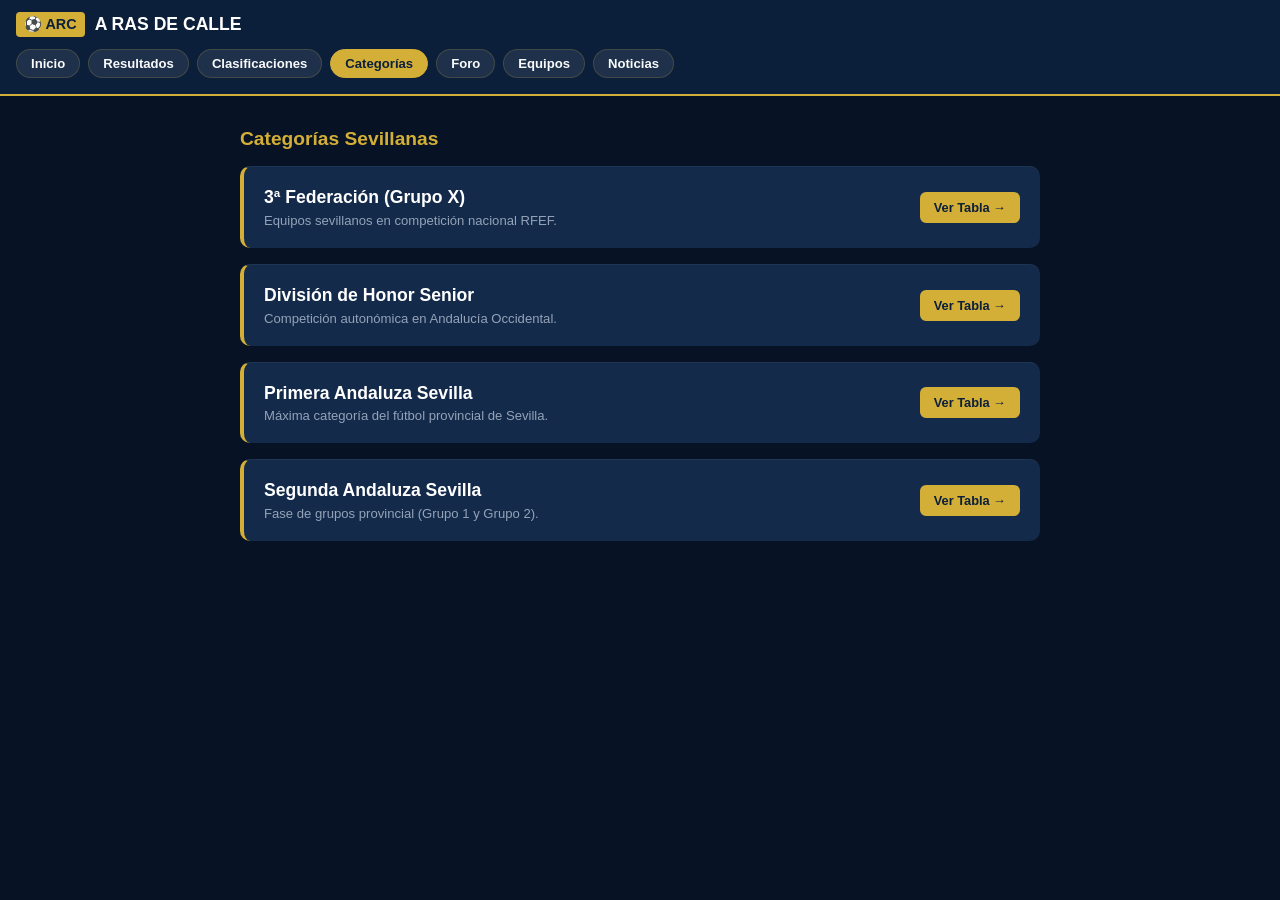
==== competiciones.html @ a8037687 "Update competiciones.html" ====
<!DOCTYPE html>
<html lang="es">
<head>
    <meta charset="UTF-8">
    <meta name="viewport" content="width=device-width, initial-scale=1.0">
    <title>A Ras de Calle - Categorías</title>
    <link rel="stylesheet" href="styles.css">
    <style>
        :root {
            --bg-dark: #0b1f3b;
            --bg-card: #132a4a;
            --gold: #d4af37;
            --text-light: #f8fafc;
            --text-muted: #94a3b8;
        }

        body {
            margin: 0;
            font-family: -apple-system, BlinkMacSystemFont, "Segoe UI", Roboto, Helvetica, Arial, sans-serif;
            background-color: #071324;
            color: var(--text-light);
        }

        .mobile-header {
            background: var(--bg-dark);
            border-bottom: 2px solid var(--gold);
            position: sticky;
            top: 0;
            z-index: 1000;
            padding: 0.75rem 1rem;
        }

        .brand-container {
            display: flex;
            align-items: center;
            justify-content: space-between;
        }

        .brand-logo {
            display: flex;
            align-items: center;
            gap: 10px;
        }

        .logo-badge {
            background: var(--gold);
            color: var(--bg-dark);
            font-weight: 900;
            padding: 4px 8px;
            border-radius: 4px;
            font-size: 0.9rem;
        }

        .logo-text {
            font-size: 1.1rem;
            font-weight: 800;
            color: #ffffff;
        }

        .nav-scroll {
            display: flex;
            gap: 0.5rem;
            overflow-x: auto;
            padding-top: 0.75rem;
            padding-bottom: 0.25rem;
            white-space: nowrap;
        }

        .nav-scroll::-webkit-scrollbar { display: none; }

        .nav-pill {
            background: rgba(255, 255, 255, 0.08);
            color: var(--text-light);
            padding: 6px 14px;
            border-radius: 20px;
            text-decoration: none;
            font-size: 0.82rem;
            font-weight: 600;
            border: 1px solid rgba(212, 175, 55, 0.2);
        }

        .nav-pill.active {
            background: var(--gold);
            color: var(--bg-dark);
            border-color: var(--gold);
        }

        .container {
            padding: 1rem;
            max-width: 800px;
            margin: 0 auto;
        }

        .cat-card {
            background: var(--bg-card);
            border-radius: 10px;
            padding: 1.25rem;
            margin-bottom: 1rem;
            border-left: 4px solid var(--gold);
            border-top: 1px solid rgba(255,255,255,0.05);
            display: flex;
            justify-content: space-between;
            align-items: center;
        }

        .cat-info h3 {
            margin: 0 0 0.3rem 0;
            color: #ffffff;
            font-size: 1.1rem;
        }

        .cat-info p {
            margin: 0;
            color: var(--text-muted);
            font-size: 0.82rem;
        }

        .btn-link {
            background: var(--gold);
            color: var(--bg-dark);
            padding: 8px 14px;
            border-radius: 6px;
            text-decoration: none;
            font-weight: 800;
            font-size: 0.8rem;
            white-space: nowrap;
        }
    </style>
</head>
<body>

    <header class="mobile-header">
        <div class="brand-container">
            <div class="brand-logo">
                <span class="logo-badge">⚽ ARC</span>
                <span class="logo-text">A RAS DE CALLE</span>
            </div>
        </div>
        <nav class="nav-scroll">
            <a href="index.html" class="nav-pill">Inicio</a>
            <a href="partido.html" class="nav-pill">Resultados</a>
            <a href="estadisticas.html" class="nav-pill">Clasificaciones</a>
            <a href="competiciones.html" class="nav-pill active">Categorías</a>
            <a href="foro.html" class="nav-pill">Foro</a>
            <a href="equipos.html" class="nav-pill">Equipos</a>
            <a href="noticias.html" class="nav-pill">Noticias</a>
        </nav>
    </header>

    <main class="container">
        <h2 style="color: var(--gold); font-size: 1.2rem; margin-bottom: 1rem;">Categorías Sevillanas</h2>

        <div class="cat-card">
            <div class="cat-info">
                <h3>3ª Federación (Grupo X)</h3>
                <p>Equipos sevillanos en competición nacional RFEF.</p>
            </div>
            <a href="estadisticas.html" class="btn-link">Ver Tabla →</a>
        </div>

        <div class="cat-card">
            <div class="cat-info">
                <h3>División de Honor Senior</h3>
                <p>Competición autonómica en Andalucía Occidental.</p>
            </div>
            <a href="estadisticas.html" class="btn-link">Ver Tabla →</a>
        </div>

        <div class="cat-card">
            <div class="cat-info">
                <h3>Primera Andaluza Sevilla</h3>
                <p>Máxima categoría del fútbol provincial de Sevilla.</p>
            </div>
            <a href="estadisticas.html" class="btn-link">Ver Tabla →</a>
        </div>

        <div class="cat-card">
            <div class="cat-info">
                <h3>Segunda Andaluza Sevilla</h3>
                <p>Fase de grupos provincial (Grupo 1 y Grupo 2).</p>
            </div>
            <a href="estadisticas.html" class="btn-link">Ver Tabla →</a>
        </div>
    </main>

</body>
</html>
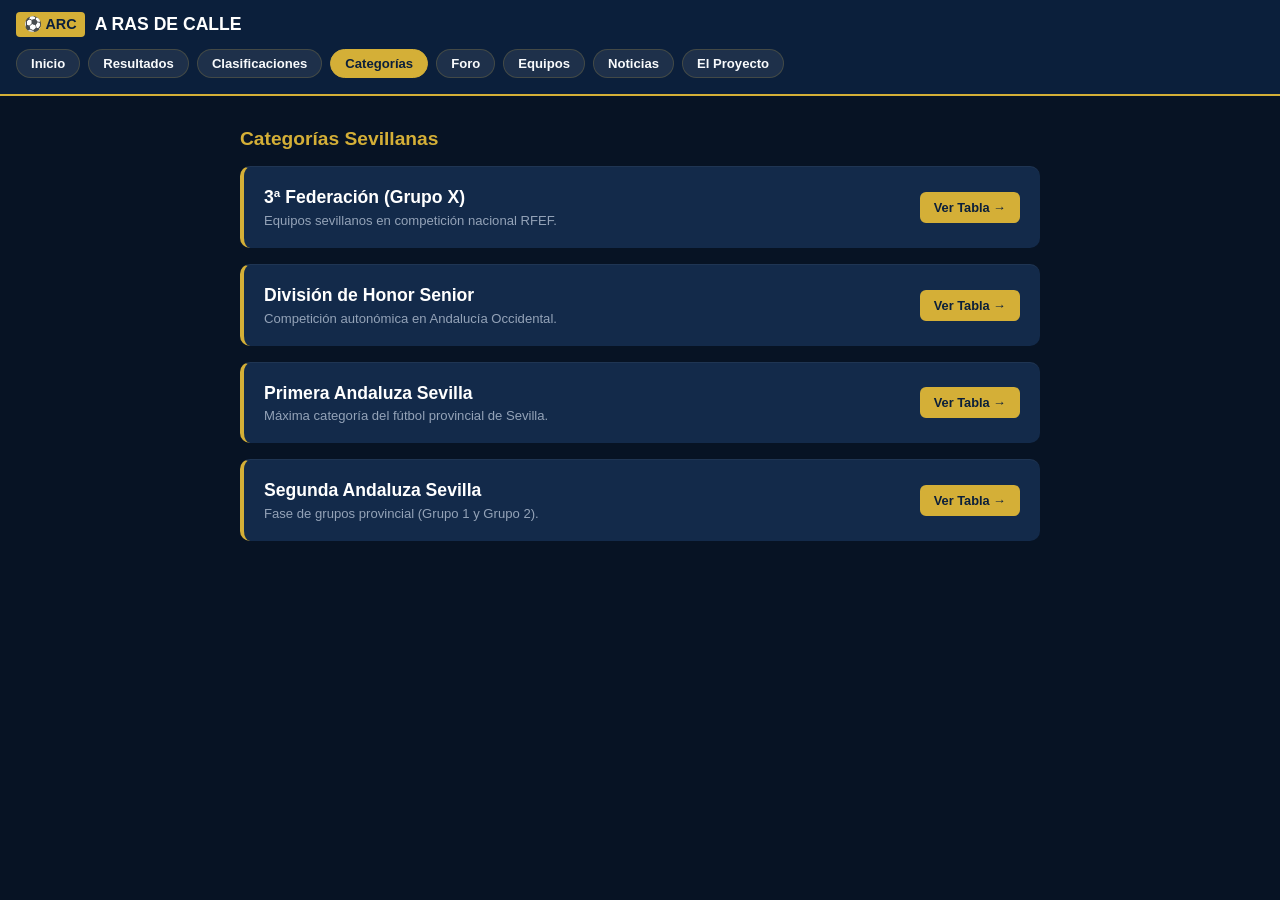
==== commit ca9c9b87: "Update competiciones.html" ====
--- a/competiciones.html
+++ b/competiciones.html
@@ -64,6 +64,7 @@
             padding-top: 0.75rem;
             padding-bottom: 0.25rem;
             white-space: nowrap;
+            -webkit-overflow-scrolling: touch;
         }
 
         .nav-scroll::-webkit-scrollbar { display: none; }
@@ -144,6 +145,7 @@
             <a href="foro.html" class="nav-pill">Foro</a>
             <a href="equipos.html" class="nav-pill">Equipos</a>
             <a href="noticias.html" class="nav-pill">Noticias</a>
+            <a href="proyecto.html" class="nav-pill">El Proyecto</a>
         </nav>
     </header>
 
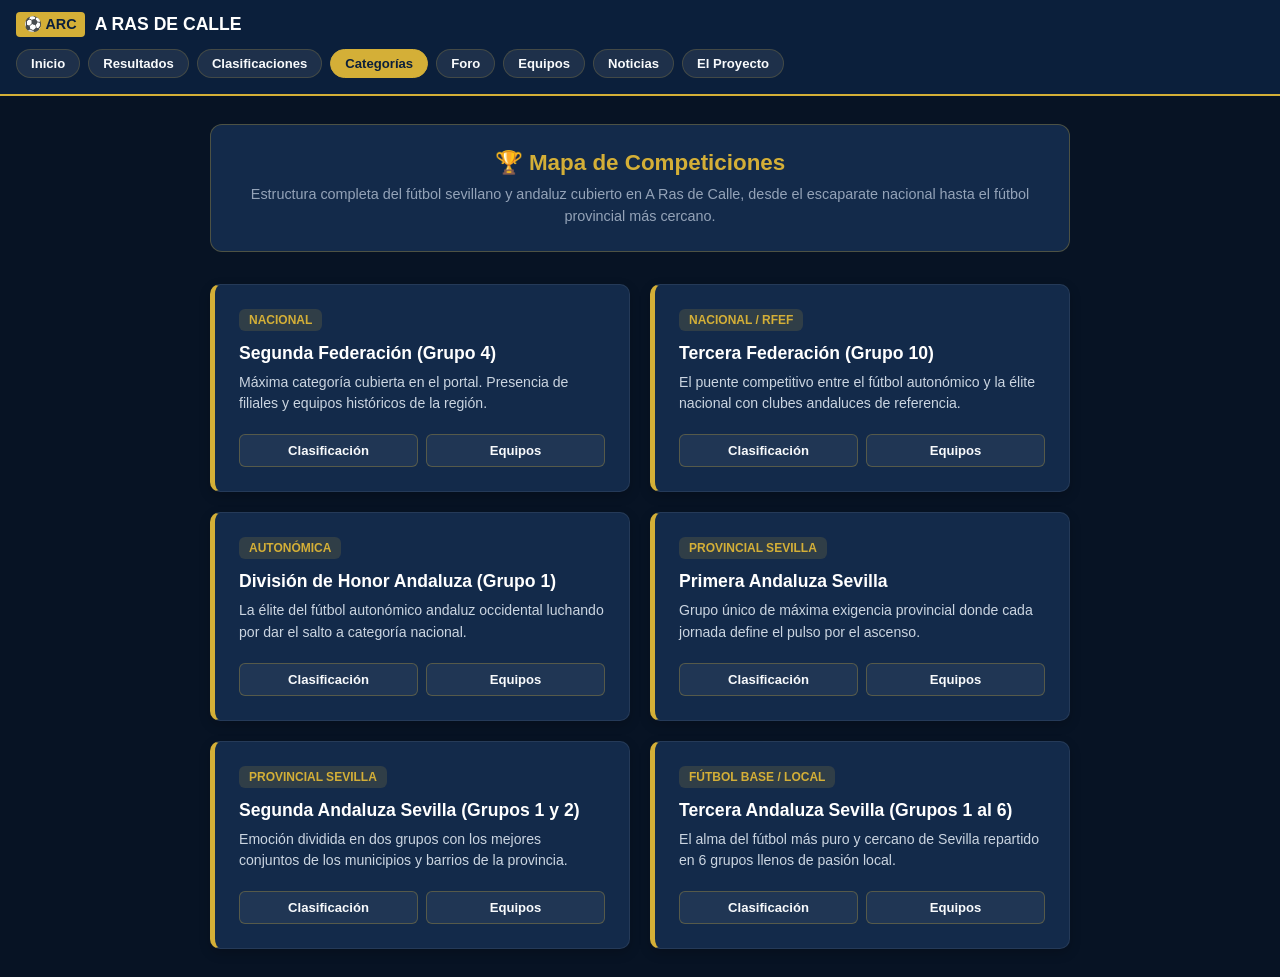
==== commit 56c7065b: "Update competiciones.html" ====
--- a/competiciones.html
+++ b/competiciones.html
@@ -87,44 +87,119 @@
         }
 
         .container {
-            padding: 1rem;
-            max-width: 800px;
+            padding: 1.75rem 1.25rem;
+            max-width: 900px;
             margin: 0 auto;
+        }
+
+        .page-title-box {
+            background: var(--bg-card);
+            padding: 1.5rem;
+            border-radius: 12px;
+            border: 1px solid rgba(212, 175, 55, 0.3);
+            margin-bottom: 2rem;
+            text-align: center;
+        }
+
+        .page-title-box h1 {
+            color: var(--gold);
+            font-size: 1.4rem;
+            font-weight: 900;
+            margin: 0 0 0.5rem 0;
+        }
+
+        .page-title-box p {
+            color: var(--text-muted);
+            font-size: 0.9rem;
+            margin: 0;
+            line-height: 1.5;
+        }
+
+        .categories-grid {
+            display: grid;
+            grid-template-columns: 1fr;
+            gap: 1.25rem;
+        }
+
+        @media (min-width: 650px) {
+            .categories-grid {
+                grid-template-columns: repeat(2, 1fr);
+            }
         }
 
         .cat-card {
             background: var(--bg-card);
             border-radius: 10px;
-            padding: 1.25rem;
-            margin-bottom: 1rem;
-            border-left: 4px solid var(--gold);
-            border-top: 1px solid rgba(255,255,255,0.05);
-            display: flex;
+            padding: 1.5rem;
+            border-left: 5px solid var(--gold);
+            border-top: 1px solid rgba(255, 255, 255, 0.08);
+            border-right: 1px solid rgba(255, 255, 255, 0.08);
+            border-bottom: 1px solid rgba(255, 255, 255, 0.08);
+            box-shadow: 0 4px 12px rgba(0,0,0,0.2);
+            display: flex;
+            flex-direction: column;
             justify-content: space-between;
+            transition: transform 0.2s ease;
+        }
+
+        .cat-card:hover {
+            transform: translateY(-3px);
+        }
+
+        .cat-header {
+            display: flex;
             align-items: center;
-        }
-
-        .cat-info h3 {
-            margin: 0 0 0.3rem 0;
+            justify-content: space-between;
+            margin-bottom: 0.75rem;
+        }
+
+        .cat-badge {
+            background: rgba(212, 175, 55, 0.15);
+            color: var(--gold);
+            padding: 4px 10px;
+            border-radius: 6px;
+            font-size: 0.75rem;
+            font-weight: 800;
+            text-transform: uppercase;
+        }
+
+        .cat-name {
+            font-size: 1.1rem;
+            font-weight: 800;
             color: #ffffff;
-            font-size: 1.1rem;
-        }
-
-        .cat-info p {
-            margin: 0;
-            color: var(--text-muted);
+            margin: 0 0 0.5rem 0;
+        }
+
+        .cat-desc {
+            font-size: 0.88rem;
+            color: #cbd5e1;
+            line-height: 1.5;
+            margin: 0 0 1.25rem 0;
+        }
+
+        .cat-footer {
+            display: flex;
+            gap: 0.5rem;
+        }
+
+        .btn-action {
+            flex: 1;
+            background: rgba(255, 255, 255, 0.06);
+            color: var(--text-light);
+            border: 1px solid rgba(212, 175, 55, 0.3);
+            padding: 8px 12px;
+            border-radius: 6px;
             font-size: 0.82rem;
-        }
-
-        .btn-link {
+            font-weight: 700;
+            text-align: center;
+            text-decoration: none;
+            transition: background 0.15s ease;
+        }
+
+        .btn-action:hover {
             background: var(--gold);
             color: var(--bg-dark);
-            padding: 8px 14px;
-            border-radius: 6px;
-            text-decoration: none;
-            font-weight: 800;
-            font-size: 0.8rem;
-            white-space: nowrap;
+            border-color: var(--gold);
         }
     </style>
 </head>
@@ -150,40 +225,102 @@
     </header>
 
     <main class="container">
-        <h2 style="color: var(--gold); font-size: 1.2rem; margin-bottom: 1rem;">Categorías Sevillanas</h2>
-
-        <div class="cat-card">
-            <div class="cat-info">
-                <h3>3ª Federación (Grupo X)</h3>
-                <p>Equipos sevillanos en competición nacional RFEF.</p>
-            </div>
-            <a href="estadisticas.html" class="btn-link">Ver Tabla →</a>
+        <div class="page-title-box">
+            <h1>🏆 Mapa de Competiciones</h1>
+            <p>Estructura completa del fútbol sevillano y andaluz cubierto en A Ras de Calle, desde el escaparate nacional hasta el fútbol provincial más cercano.</p>
         </div>
 
-        <div class="cat-card">
-            <div class="cat-info">
-                <h3>División de Honor Senior</h3>
-                <p>Competición autonómica en Andalucía Occidental.</p>
-            </div>
-            <a href="estadisticas.html" class="btn-link">Ver Tabla →</a>
-        </div>
-
-        <div class="cat-card">
-            <div class="cat-info">
-                <h3>Primera Andaluza Sevilla</h3>
-                <p>Máxima categoría del fútbol provincial de Sevilla.</p>
-            </div>
-            <a href="estadisticas.html" class="btn-link">Ver Tabla →</a>
-        </div>
-
-        <div class="cat-card">
-            <div class="cat-info">
-                <h3>Segunda Andaluza Sevilla</h3>
-                <p>Fase de grupos provincial (Grupo 1 y Grupo 2).</p>
-            </div>
-            <a href="estadisticas.html" class="btn-link">Ver Tabla →</a>
+        <div class="categories-grid">
+            <!-- Segunda Federación -->
+            <div class="cat-card">
+                <div>
+                    <div class="cat-header">
+                        <span class="cat-badge">Nacional</span>
+                    </div>
+                    <h3 class="cat-name">Segunda Federación (Grupo 4)</h3>
+                    <p class="cat-desc">Máxima categoría cubierta en el portal. Presencia de filiales y equipos históricos de la región.</p>
+                </div>
+                <div class="cat-footer">
+                    <a href="estadisticas.html" class="btn-action">Clasificación</a>
+                    <a href="equipos.html" class="btn-action">Equipos</a>
+                </div>
+            </div>
+
+            <!-- Tercera Federación -->
+            <div class="cat-card">
+                <div>
+                    <div class="cat-header">
+                        <span class="cat-badge">Nacional / RFEF</span>
+                    </div>
+                    <h3 class="cat-name">Tercera Federación (Grupo 10)</h3>
+                    <p class="cat-desc">El puente competitivo entre el fútbol autonómico y la élite nacional con clubes andaluces de referencia.</p>
+                </div>
+                <div class="cat-footer">
+                    <a href="estadisticas.html" class="btn-action">Clasificación</a>
+                    <a href="equipos.html" class="btn-action">Equipos</a>
+                </div>
+            </div>
+
+            <!-- División de Honor -->
+            <div class="cat-card">
+                <div>
+                    <div class="cat-header">
+                        <span class="cat-badge">Autonómica</span>
+                    </div>
+                    <h3 class="cat-name">División de Honor Andaluza (Grupo 1)</h3>
+                    <p class="cat-desc">La élite del fútbol autonómico andaluz occidental luchando por dar el salto a categoría nacional.</p>
+                </div>
+                <div class="cat-footer">
+                    <a href="estadisticas.html" class="btn-action">Clasificación</a>
+                    <a href="equipos.html" class="btn-action">Equipos</a>
+                </div>
+            </div>
+
+            <!-- Primera Andaluza -->
+            <div class="cat-card">
+                <div>
+                    <div class="cat-header">
+                        <span class="cat-badge">Provincial Sevilla</span>
+                    </div>
+                    <h3 class="cat-name">Primera Andaluza Sevilla</h3>
+                    <p class="cat-desc">Grupo único de máxima exigencia provincial donde cada jornada define el pulso por el ascenso.</p>
+                </div>
+                <div class="cat-footer">
+                    <a href="estadisticas.html" class="btn-action">Clasificación</a>
+                    <a href="equipos.html" class="btn-action">Equipos</a>
+                </div>
+            </div>
+
+            <!-- Segunda Andaluza -->
+            <div class="cat-card">
+                <div>
+                    <div class="cat-header">
+                        <span class="cat-badge">Provincial Sevilla</span>
+                    </div>
+                    <h3 class="cat-name">Segunda Andaluza Sevilla (Grupos 1 y 2)</h3>
+                    <p class="cat-desc">Emoción dividida en dos grupos con los mejores conjuntos de los municipios y barrios de la provincia.</p>
+                </div>
+                <div class="cat-footer">
+                    <a href="estadisticas.html" class="btn-action">Clasificación</a>
+                    <a href="equipos.html" class="btn-action">Equipos</a>
+                </div>
+            </div>
+
+            <!-- Tercera Andaluza -->
+            <div class="cat-card">
+                <div>
+                    <div class="cat-header">
+                        <span class="cat-badge">Fútbol Base / Local</span>
+                    </div>
+                    <h3 class="cat-name">Tercera Andaluza Sevilla (Grupos 1 al 6)</h3>
+                    <p class="cat-desc">El alma del fútbol más puro y cercano de Sevilla repartido en 6 grupos llenos de pasión local.</p>
+                </div>
+                <div class="cat-footer">
+                    <a href="estadisticas.html" class="btn-action">Clasificación</a>
+                    <a href="equipos.html" class="btn-action">Equipos</a>
+                </div>
+            </div>
         </div>
     </main>
-
 </body>
 </html>
--- a/styles.css
+++ b/styles.css
@@ -0,0 +1,67 @@
+/* ==========================================================================
+   A RAS DE CALLE - Estilos Globales (Mobile-First / Futbolero)
+   ========================================================================== */
+
+:root {
+    --bg-dark: #0b1f3b;
+    --bg-card: #132a4a;
+    --gold: #d4af37;
+    --text-light: #f8fafc;
+    --text-muted: #94a3b8;
+    --accent-glow: rgba(212, 175, 55, 0.25);
+}
+
+/* Reset básico */
+* {
+    box-sizing: border-box;
+}
+
+body {
+    margin: 0;
+    padding: 0;
+    font-family: -apple-system, BlinkMacSystemFont, "Segoe UI", Roboto, Helvetica, Arial, sans-serif;
+    background-color: #071324;
+    color: var(--text-light);
+    -webkit-font-smoothing: antialiased;
+}
+
+/* Enlaces globales */
+a {
+    color: var(--gold);
+    text-decoration: none;
+}
+
+a:hover {
+    text-decoration: underline;
+}
+
+/* Contenedor principal responsive */
+.container {
+    width: 100%;
+    max-width: 1100px;
+    margin: 0 auto;
+    padding: 1rem;
+}
+
+/* Componentes de tarjeta estándar */
+.card-base {
+    background: var(--bg-card);
+    border-radius: 8px;
+    padding: 1rem;
+    border-left: 4px solid var(--gold);
+    border-top: 1px solid rgba(255, 255, 255, 0.05);
+    margin-bottom: 1rem;
+}
+
+/* Utilidades de tipografía */
+h1, h2, h3, h4 {
+    color: #ffffff;
+    margin-top: 0;
+}
+
+/* Adaptación para pantallas de escritorio */
+@media (min-width: 768px) {
+    body {
+        font-size: 1rem;
+    }
+}
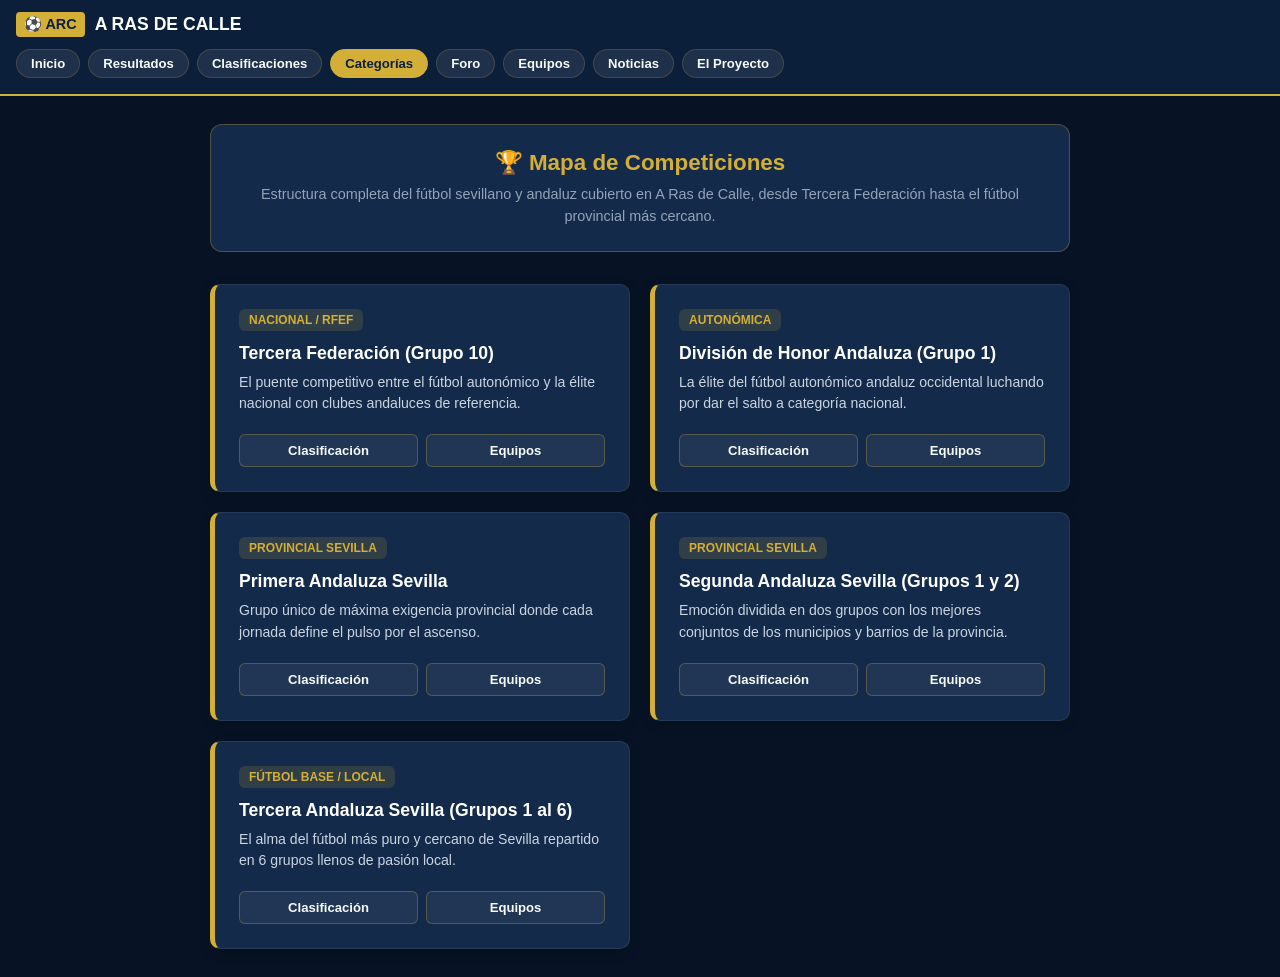
==== commit 25a38db9: "Update competiciones.html" ====
--- a/competiciones.html
+++ b/competiciones.html
@@ -227,25 +227,10 @@
     <main class="container">
         <div class="page-title-box">
             <h1>🏆 Mapa de Competiciones</h1>
-            <p>Estructura completa del fútbol sevillano y andaluz cubierto en A Ras de Calle, desde el escaparate nacional hasta el fútbol provincial más cercano.</p>
+            <p>Estructura completa del fútbol sevillano y andaluz cubierto en A Ras de Calle, desde Tercera Federación hasta el fútbol provincial más cercano.</p>
         </div>
 
         <div class="categories-grid">
-            <!-- Segunda Federación -->
-            <div class="cat-card">
-                <div>
-                    <div class="cat-header">
-                        <span class="cat-badge">Nacional</span>
-                    </div>
-                    <h3 class="cat-name">Segunda Federación (Grupo 4)</h3>
-                    <p class="cat-desc">Máxima categoría cubierta en el portal. Presencia de filiales y equipos históricos de la región.</p>
-                </div>
-                <div class="cat-footer">
-                    <a href="estadisticas.html" class="btn-action">Clasificación</a>
-                    <a href="equipos.html" class="btn-action">Equipos</a>
-                </div>
-            </div>
-
             <!-- Tercera Federación -->
             <div class="cat-card">
                 <div>
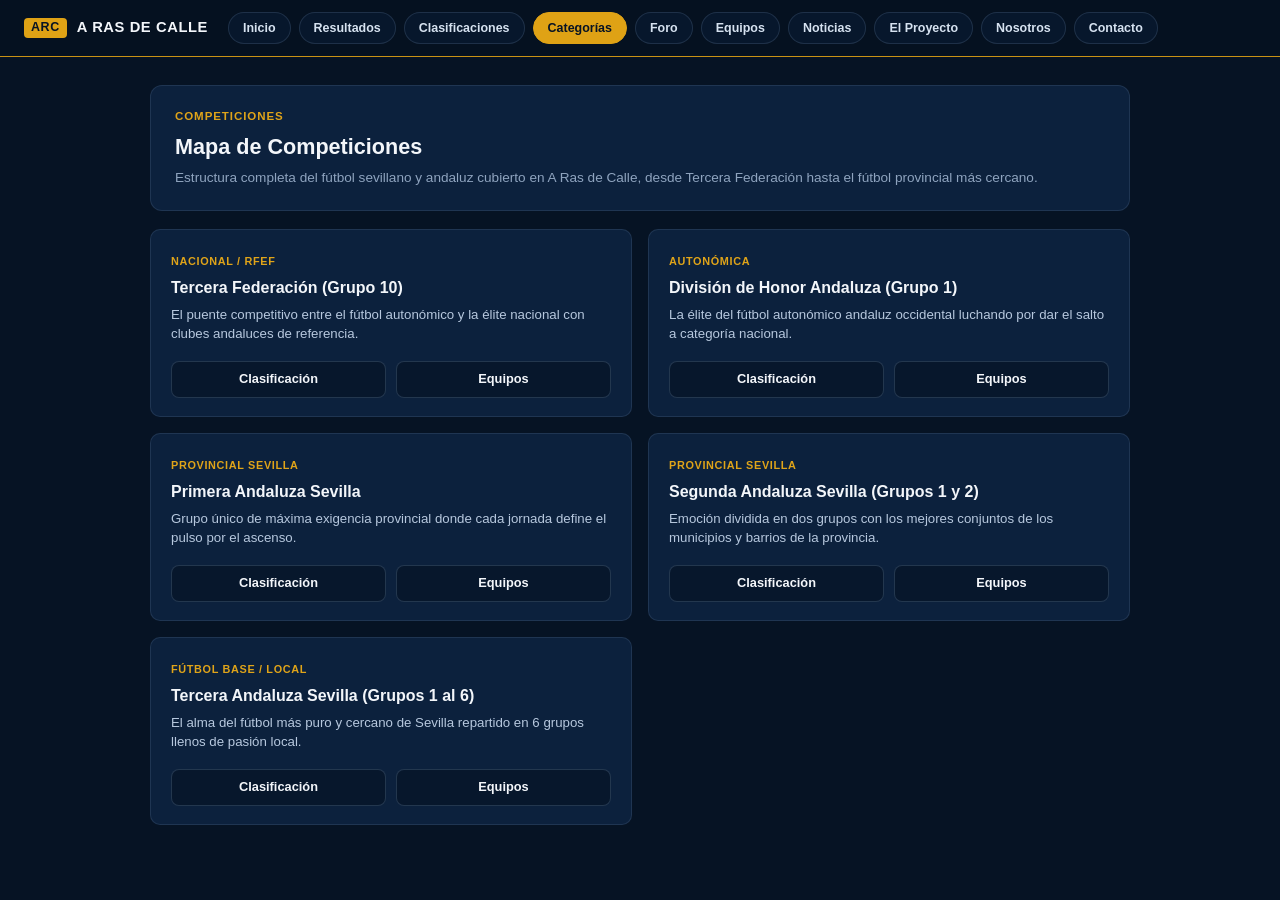
==== commit c34bbab7: "Update competiciones.html" ====
--- a/competiciones.html
+++ b/competiciones.html
@@ -1,311 +1,335 @@
 <!DOCTYPE html>
 <html lang="es">
 <head>
-    <meta charset="UTF-8">
-    <meta name="viewport" content="width=device-width, initial-scale=1.0">
-    <title>A Ras de Calle - Categorías</title>
-    <link rel="stylesheet" href="styles.css">
-    <style>
-        :root {
-            --bg-dark: #0b1f3b;
-            --bg-card: #132a4a;
-            --gold: #d4af37;
-            --text-light: #f8fafc;
-            --text-muted: #94a3b8;
-        }
-
-        body {
-            margin: 0;
-            font-family: -apple-system, BlinkMacSystemFont, "Segoe UI", Roboto, Helvetica, Arial, sans-serif;
-            background-color: #071324;
-            color: var(--text-light);
-        }
-
-        .mobile-header {
-            background: var(--bg-dark);
-            border-bottom: 2px solid var(--gold);
-            position: sticky;
-            top: 0;
-            z-index: 1000;
-            padding: 0.75rem 1rem;
-        }
-
-        .brand-container {
-            display: flex;
-            align-items: center;
-            justify-content: space-between;
-        }
-
-        .brand-logo {
-            display: flex;
-            align-items: center;
-            gap: 10px;
-        }
-
-        .logo-badge {
-            background: var(--gold);
-            color: var(--bg-dark);
-            font-weight: 900;
-            padding: 4px 8px;
-            border-radius: 4px;
-            font-size: 0.9rem;
-        }
-
-        .logo-text {
-            font-size: 1.1rem;
-            font-weight: 800;
-            color: #ffffff;
-        }
-
-        .nav-scroll {
-            display: flex;
-            gap: 0.5rem;
-            overflow-x: auto;
-            padding-top: 0.75rem;
-            padding-bottom: 0.25rem;
-            white-space: nowrap;
-            -webkit-overflow-scrolling: touch;
-        }
-
-        .nav-scroll::-webkit-scrollbar { display: none; }
-
-        .nav-pill {
-            background: rgba(255, 255, 255, 0.08);
-            color: var(--text-light);
-            padding: 6px 14px;
-            border-radius: 20px;
-            text-decoration: none;
-            font-size: 0.82rem;
-            font-weight: 600;
-            border: 1px solid rgba(212, 175, 55, 0.2);
-        }
-
-        .nav-pill.active {
-            background: var(--gold);
-            color: var(--bg-dark);
-            border-color: var(--gold);
-        }
-
-        .container {
-            padding: 1.75rem 1.25rem;
-            max-width: 900px;
-            margin: 0 auto;
-        }
-
-        .page-title-box {
-            background: var(--bg-card);
-            padding: 1.5rem;
-            border-radius: 12px;
-            border: 1px solid rgba(212, 175, 55, 0.3);
-            margin-bottom: 2rem;
-            text-align: center;
-        }
-
-        .page-title-box h1 {
-            color: var(--gold);
-            font-size: 1.4rem;
-            font-weight: 900;
-            margin: 0 0 0.5rem 0;
-        }
-
-        .page-title-box p {
-            color: var(--text-muted);
-            font-size: 0.9rem;
-            margin: 0;
-            line-height: 1.5;
-        }
-
-        .categories-grid {
-            display: grid;
-            grid-template-columns: 1fr;
-            gap: 1.25rem;
-        }
-
-        @media (min-width: 650px) {
-            .categories-grid {
-                grid-template-columns: repeat(2, 1fr);
-            }
-        }
-
-        .cat-card {
-            background: var(--bg-card);
-            border-radius: 10px;
-            padding: 1.5rem;
-            border-left: 5px solid var(--gold);
-            border-top: 1px solid rgba(255, 255, 255, 0.08);
-            border-right: 1px solid rgba(255, 255, 255, 0.08);
-            border-bottom: 1px solid rgba(255, 255, 255, 0.08);
-            box-shadow: 0 4px 12px rgba(0,0,0,0.2);
-            display: flex;
-            flex-direction: column;
-            justify-content: space-between;
-            transition: transform 0.2s ease;
-        }
-
-        .cat-card:hover {
-            transform: translateY(-3px);
-        }
-
-        .cat-header {
-            display: flex;
-            align-items: center;
-            justify-content: space-between;
-            margin-bottom: 0.75rem;
-        }
-
-        .cat-badge {
-            background: rgba(212, 175, 55, 0.15);
-            color: var(--gold);
-            padding: 4px 10px;
-            border-radius: 6px;
-            font-size: 0.75rem;
-            font-weight: 800;
-            text-transform: uppercase;
-        }
-
-        .cat-name {
-            font-size: 1.1rem;
-            font-weight: 800;
-            color: #ffffff;
-            margin: 0 0 0.5rem 0;
-        }
-
-        .cat-desc {
-            font-size: 0.88rem;
-            color: #cbd5e1;
-            line-height: 1.5;
-            margin: 0 0 1.25rem 0;
-        }
-
-        .cat-footer {
-            display: flex;
-            gap: 0.5rem;
-        }
-
-        .btn-action {
-            flex: 1;
-            background: rgba(255, 255, 255, 0.06);
-            color: var(--text-light);
-            border: 1px solid rgba(212, 175, 55, 0.3);
-            padding: 8px 12px;
-            border-radius: 6px;
-            font-size: 0.82rem;
-            font-weight: 700;
-            text-align: center;
-            text-decoration: none;
-            transition: background 0.15s ease;
-        }
-
-        .btn-action:hover {
-            background: var(--gold);
-            color: var(--bg-dark);
-            border-color: var(--gold);
-        }
-    </style>
+  <meta charset="UTF-8" />
+  <meta name="viewport" content="width=device-width, initial-scale=1.0" />
+  <title>A Ras de Calle — Categorías</title>
+  <style>
+    :root {
+      --bg-page: #061324;
+      --bg-header: #051120;
+      --bg-card: #0c213d;
+      --bg-card-hover: #10294b;
+      --border-subtle: rgba(148, 178, 214, 0.14);
+      --border-gold: #c99214;
+      --accent-gold: #dfa215;
+      --accent-gold-hover: #ebb024;
+      --text-main: #f3f6fa;
+      --text-muted: #8fa4bf;
+      --text-gold: #e0a419;
+    }
+
+    * {
+      box-sizing: border-box;
+      margin: 0;
+      padding: 0;
+    }
+
+    body {
+      background-color: var(--bg-page);
+      color: var(--text-main);
+      font-family: -apple-system, BlinkMacSystemFont, "Segoe UI", Roboto, Helvetica, Arial, sans-serif;
+      line-height: 1.45;
+      min-height: 100vh;
+    }
+
+    a {
+      color: inherit;
+      text-decoration: none;
+    }
+
+    /* Cabecera y navegación */
+    .site-header {
+      background-color: var(--bg-header);
+      border-bottom: 1px solid var(--border-gold);
+      position: sticky;
+      top: 0;
+      z-index: 20;
+    }
+
+    .header-inner {
+      max-width: 1380px;
+      margin: 0 auto;
+      padding: 12px 24px;
+      display: flex;
+      align-items: center;
+      gap: 20px;
+      flex-wrap: wrap;
+    }
+
+    .brand {
+      display: inline-flex;
+      align-items: center;
+      gap: 10px;
+      font-weight: 800;
+      font-size: 0.92rem;
+      letter-spacing: 0.04em;
+      text-transform: uppercase;
+      white-space: nowrap;
+    }
+
+    .brand-badge {
+      background-color: var(--accent-gold);
+      color: #071324;
+      font-weight: 900;
+      font-size: 0.78rem;
+      padding: 3px 7px;
+      border-radius: 4px;
+      line-height: 1.1;
+    }
+
+    .nav-list {
+      display: flex;
+      align-items: center;
+      gap: 8px;
+      flex-wrap: wrap;
+      list-style: none;
+    }
+
+    .nav-link {
+      display: inline-block;
+      padding: 6px 14px;
+      border-radius: 999px;
+      font-size: 0.78rem;
+      font-weight: 600;
+      color: #d6e2f0;
+      border: 1px solid rgba(148, 178, 214, 0.16);
+      background-color: rgba(12, 33, 61, 0.45);
+      transition: background-color 0.15s ease, color 0.15s ease, border-color 0.15s ease;
+      white-space: nowrap;
+    }
+
+    .nav-link:hover {
+      background-color: var(--bg-card-hover);
+      border-color: rgba(223, 162, 21, 0.45);
+      color: #ffffff;
+    }
+
+    .nav-link.active {
+      background-color: var(--accent-gold);
+      color: #071324;
+      border-color: var(--accent-gold);
+      font-weight: 700;
+    }
+
+    /* Contenedor principal */
+    .main-container {
+      max-width: 1020px;
+      margin: 0 auto;
+      padding: 28px 20px 64px;
+      display: flex;
+      flex-direction: column;
+      gap: 18px;
+    }
+
+    .page-header-card {
+      background-color: var(--bg-card);
+      border: 1px solid var(--border-subtle);
+      border-radius: 12px;
+      padding: 22px 24px;
+    }
+
+    .page-kicker {
+      font-size: 0.72rem;
+      font-weight: 700;
+      letter-spacing: 0.08em;
+      text-transform: uppercase;
+      color: var(--text-gold);
+      margin-bottom: 6px;
+    }
+
+    .page-title {
+      font-size: 1.35rem;
+      font-weight: 800;
+      color: var(--text-main);
+      margin-bottom: 6px;
+    }
+
+    .page-subtitle {
+      font-size: 0.85rem;
+      color: var(--text-muted);
+    }
+
+    .categories-grid {
+      display: grid;
+      grid-template-columns: repeat(2, minmax(0, 1fr));
+      gap: 16px;
+    }
+
+    .cat-card {
+      background-color: var(--bg-card);
+      border: 1px solid var(--border-subtle);
+      border-radius: 10px;
+      padding: 18px 20px;
+      display: flex;
+      flex-direction: column;
+      justify-content: space-between;
+      gap: 14px;
+      transition: border-color 0.15s ease, background-color 0.15s ease, transform 0.15s ease;
+    }
+
+    .cat-card:hover {
+      background-color: var(--bg-card-hover);
+      border-color: rgba(223, 162, 21, 0.45);
+      transform: translateY(-1px);
+    }
+
+    .cat-badge {
+      display: inline-block;
+      font-size: 0.68rem;
+      font-weight: 700;
+      letter-spacing: 0.06em;
+      text-transform: uppercase;
+      color: var(--text-gold);
+      margin-bottom: 6px;
+    }
+
+    .cat-name {
+      font-size: 1rem;
+      font-weight: 700;
+      color: var(--text-main);
+      margin-bottom: 6px;
+    }
+
+    .cat-desc {
+      font-size: 0.83rem;
+      color: #b7c8de;
+    }
+
+    .cat-footer {
+      display: flex;
+      gap: 10px;
+      padding-top: 4px;
+    }
+
+    .btn-action {
+      flex: 1;
+      text-align: center;
+      padding: 8px 12px;
+      border-radius: 8px;
+      font-size: 0.8rem;
+      font-weight: 700;
+      color: var(--text-main);
+      background-color: rgba(6, 19, 36, 0.65);
+      border: 1px solid rgba(148, 178, 214, 0.2);
+      transition: background-color 0.15s ease, color 0.15s ease, border-color 0.15s ease;
+    }
+
+    .btn-action:hover {
+      background-color: var(--accent-gold);
+      color: #071324;
+      border-color: var(--accent-gold);
+    }
+
+    @media (max-width: 700px) {
+      .header-inner {
+        padding: 12px 14px;
+        gap: 12px;
+      }
+
+      .main-container {
+        padding: 20px 14px 48px;
+      }
+
+      .categories-grid {
+        grid-template-columns: 1fr;
+      }
+    }
+  </style>
 </head>
 <body>
-
-    <header class="mobile-header">
-        <div class="brand-container">
-            <div class="brand-logo">
-                <span class="logo-badge">⚽ ARC</span>
-                <span class="logo-text">A RAS DE CALLE</span>
-            </div>
-        </div>
-        <nav class="nav-scroll">
-            <a href="index.html" class="nav-pill">Inicio</a>
-            <a href="partido.html" class="nav-pill">Resultados</a>
-            <a href="estadisticas.html" class="nav-pill">Clasificaciones</a>
-            <a href="competiciones.html" class="nav-pill active">Categorías</a>
-            <a href="foro.html" class="nav-pill">Foro</a>
-            <a href="equipos.html" class="nav-pill">Equipos</a>
-            <a href="noticias.html" class="nav-pill">Noticias</a>
-            <a href="proyecto.html" class="nav-pill">El Proyecto</a>
-        </nav>
-    </header>
-
-    <main class="container">
-        <div class="page-title-box">
-            <h1>🏆 Mapa de Competiciones</h1>
-            <p>Estructura completa del fútbol sevillano y andaluz cubierto en A Ras de Calle, desde Tercera Federación hasta el fútbol provincial más cercano.</p>
-        </div>
-
-        <div class="categories-grid">
-            <!-- Tercera Federación -->
-            <div class="cat-card">
-                <div>
-                    <div class="cat-header">
-                        <span class="cat-badge">Nacional / RFEF</span>
-                    </div>
-                    <h3 class="cat-name">Tercera Federación (Grupo 10)</h3>
-                    <p class="cat-desc">El puente competitivo entre el fútbol autonómico y la élite nacional con clubes andaluces de referencia.</p>
-                </div>
-                <div class="cat-footer">
-                    <a href="estadisticas.html" class="btn-action">Clasificación</a>
-                    <a href="equipos.html" class="btn-action">Equipos</a>
-                </div>
-            </div>
-
-            <!-- División de Honor -->
-            <div class="cat-card">
-                <div>
-                    <div class="cat-header">
-                        <span class="cat-badge">Autonómica</span>
-                    </div>
-                    <h3 class="cat-name">División de Honor Andaluza (Grupo 1)</h3>
-                    <p class="cat-desc">La élite del fútbol autonómico andaluz occidental luchando por dar el salto a categoría nacional.</p>
-                </div>
-                <div class="cat-footer">
-                    <a href="estadisticas.html" class="btn-action">Clasificación</a>
-                    <a href="equipos.html" class="btn-action">Equipos</a>
-                </div>
-            </div>
-
-            <!-- Primera Andaluza -->
-            <div class="cat-card">
-                <div>
-                    <div class="cat-header">
-                        <span class="cat-badge">Provincial Sevilla</span>
-                    </div>
-                    <h3 class="cat-name">Primera Andaluza Sevilla</h3>
-                    <p class="cat-desc">Grupo único de máxima exigencia provincial donde cada jornada define el pulso por el ascenso.</p>
-                </div>
-                <div class="cat-footer">
-                    <a href="estadisticas.html" class="btn-action">Clasificación</a>
-                    <a href="equipos.html" class="btn-action">Equipos</a>
-                </div>
-            </div>
-
-            <!-- Segunda Andaluza -->
-            <div class="cat-card">
-                <div>
-                    <div class="cat-header">
-                        <span class="cat-badge">Provincial Sevilla</span>
-                    </div>
-                    <h3 class="cat-name">Segunda Andaluza Sevilla (Grupos 1 y 2)</h3>
-                    <p class="cat-desc">Emoción dividida en dos grupos con los mejores conjuntos de los municipios y barrios de la provincia.</p>
-                </div>
-                <div class="cat-footer">
-                    <a href="estadisticas.html" class="btn-action">Clasificación</a>
-                    <a href="equipos.html" class="btn-action">Equipos</a>
-                </div>
-            </div>
-
-            <!-- Tercera Andaluza -->
-            <div class="cat-card">
-                <div>
-                    <div class="cat-header">
-                        <span class="cat-badge">Fútbol Base / Local</span>
-                    </div>
-                    <h3 class="cat-name">Tercera Andaluza Sevilla (Grupos 1 al 6)</h3>
-                    <p class="cat-desc">El alma del fútbol más puro y cercano de Sevilla repartido en 6 grupos llenos de pasión local.</p>
-                </div>
-                <div class="cat-footer">
-                    <a href="estadisticas.html" class="btn-action">Clasificación</a>
-                    <a href="equipos.html" class="btn-action">Equipos</a>
-                </div>
-            </div>
-        </div>
-    </main>
+  <header class="site-header">
+    <div class="header-inner">
+      <a href="index.html" class="brand">
+        <span class="brand-badge">ARC</span>
+        <span>A RAS DE CALLE</span>
+      </a>
+
+      <nav aria-label="Navegación principal">
+        <ul class="nav-list">
+          <li><a href="index.html" class="nav-link">Inicio</a></li>
+          <li><a href="partido.html" class="nav-link">Resultados</a></li>
+          <li><a href="estadisticas.html" class="nav-link">Clasificaciones</a></li>
+          <li><a href="competiciones.html" class="nav-link active">Categorías</a></li>
+          <li><a href="foro.html" class="nav-link">Foro</a></li>
+          <li><a href="equipos.html" class="nav-link">Equipos</a></li>
+          <li><a href="noticias.html" class="nav-link">Noticias</a></li>
+          <li><a href="proyecto.html" class="nav-link">El Proyecto</a></li>
+          <li><a href="nostros.html" class="nav-link">Nosotros</a></li>
+          <li><a href="contacto.html" class="nav-link">Contacto</a></li>
+        </ul>
+      </nav>
+    </div>
+  </header>
+
+  <main class="main-container">
+    <section class="page-header-card">
+      <div class="page-kicker">COMPETICIONES</div>
+      <h1 class="page-title">Mapa de Competiciones</h1>
+      <p class="page-subtitle">Estructura completa del fútbol sevillano y andaluz cubierto en A Ras de Calle, desde Tercera Federación hasta el fútbol provincial más cercano.</p>
+    </section>
+
+    <section class="categories-grid" aria-label="Categorías cubiertas">
+      <article class="cat-card">
+        <div>
+          <div class="cat-badge">NACIONAL / RFEF</div>
+          <h2 class="cat-name">Tercera Federación (Grupo 10)</h2>
+          <p class="cat-desc">El puente competitivo entre el fútbol autonómico y la élite nacional con clubes andaluces de referencia.</p>
+        </div>
+        <div class="cat-footer">
+          <a href="estadisticas.html" class="btn-action">Clasificación</a>
+          <a href="equipos.html" class="btn-action">Equipos</a>
+        </div>
+      </article>
+
+      <article class="cat-card">
+        <div>
+          <div class="cat-badge">AUTONÓMICA</div>
+          <h2 class="cat-name">División de Honor Andaluza (Grupo 1)</h2>
+          <p class="cat-desc">La élite del fútbol autonómico andaluz occidental luchando por dar el salto a categoría nacional.</p>
+        </div>
+        <div class="cat-footer">
+          <a href="estadisticas.html" class="btn-action">Clasificación</a>
+          <a href="equipos.html" class="btn-action">Equipos</a>
+        </div>
+      </article>
+
+      <article class="cat-card">
+        <div>
+          <div class="cat-badge">PROVINCIAL SEVILLA</div>
+          <h2 class="cat-name">Primera Andaluza Sevilla</h2>
+          <p class="cat-desc">Grupo único de máxima exigencia provincial donde cada jornada define el pulso por el ascenso.</p>
+        </div>
+        <div class="cat-footer">
+          <a href="estadisticas.html" class="btn-action">Clasificación</a>
+          <a href="equipos.html" class="btn-action">Equipos</a>
+        </div>
+      </article>
+
+      <article class="cat-card">
+        <div>
+          <div class="cat-badge">PROVINCIAL SEVILLA</div>
+          <h2 class="cat-name">Segunda Andaluza Sevilla (Grupos 1 y 2)</h2>
+          <p class="cat-desc">Emoción dividida en dos grupos con los mejores conjuntos de los municipios y barrios de la provincia.</p>
+        </div>
+        <div class="cat-footer">
+          <a href="estadisticas.html" class="btn-action">Clasificación</a>
+          <a href="equipos.html" class="btn-action">Equipos</a>
+        </div>
+      </article>
+
+      <article class="cat-card">
+        <div>
+          <div class="cat-badge">FÚTBOL BASE / LOCAL</div>
+          <h2 class="cat-name">Tercera Andaluza Sevilla (Grupos 1 al 6)</h2>
+          <p class="cat-desc">El alma del fútbol más puro y cercano de Sevilla repartido en 6 grupos llenos de pasión local.</p>
+        </div>
+        <div class="cat-footer">
+          <a href="estadisticas.html" class="btn-action">Clasificación</a>
+          <a href="equipos.html" class="btn-action">Equipos</a>
+        </div>
+      </article>
+    </section>
+  </main>
 </body>
 </html>
